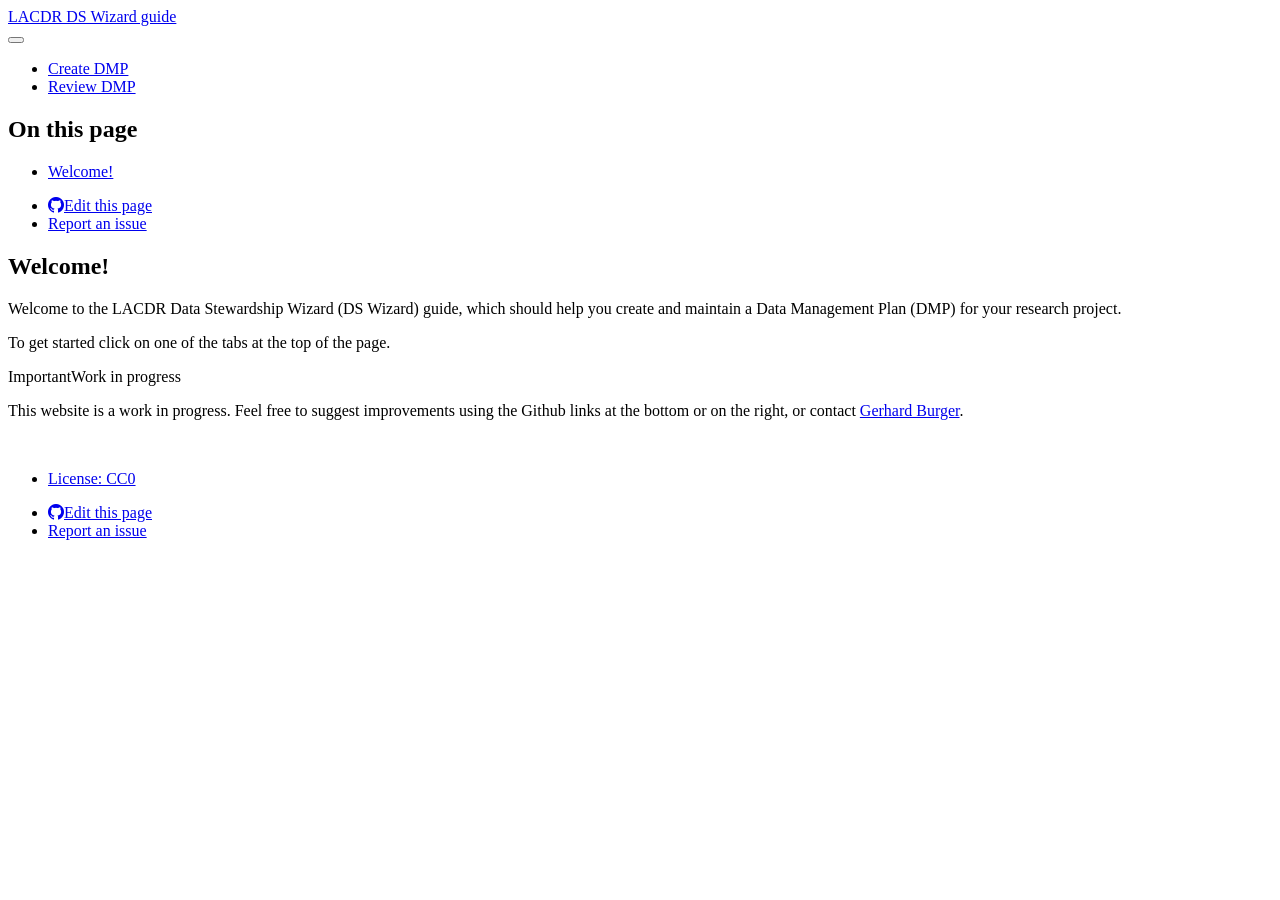
==== index.html @ cab6521e "Built site for gh-pages" ====
<!DOCTYPE html>
<html xmlns="http://www.w3.org/1999/xhtml" lang="en" xml:lang="en"><head>

<meta charset="utf-8">
<meta name="generator" content="quarto-1.8.26">

<meta name="viewport" content="width=device-width, initial-scale=1.0, user-scalable=yes">


<title>LACDR DS Wizard guide</title>
<style>
code{white-space: pre-wrap;}
span.smallcaps{font-variant: small-caps;}
div.columns{display: flex; gap: min(4vw, 1.5em);}
div.column{flex: auto; overflow-x: auto;}
div.hanging-indent{margin-left: 1.5em; text-indent: -1.5em;}
ul.task-list{list-style: none;}
ul.task-list li input[type="checkbox"] {
  width: 0.8em;
  margin: 0 0.8em 0.2em -1em; /* quarto-specific, see https://github.com/quarto-dev/quarto-cli/issues/4556 */ 
  vertical-align: middle;
}
</style>


<script src="site_libs/quarto-nav/quarto-nav.js"></script>
<script src="site_libs/quarto-nav/headroom.min.js"></script>
<script src="site_libs/clipboard/clipboard.min.js"></script>
<script src="site_libs/quarto-search/autocomplete.umd.js"></script>
<script src="site_libs/quarto-search/fuse.min.js"></script>
<script src="site_libs/quarto-search/quarto-search.js"></script>
<meta name="quarto:offset" content="./">
<script src="site_libs/quarto-html/quarto.js" type="module"></script>
<script src="site_libs/quarto-html/tabsets/tabsets.js" type="module"></script>
<script src="site_libs/quarto-html/axe/axe-check.js" type="module"></script>
<script src="site_libs/quarto-html/popper.min.js"></script>
<script src="site_libs/quarto-html/tippy.umd.min.js"></script>
<script src="site_libs/quarto-html/anchor.min.js"></script>
<link href="site_libs/quarto-html/tippy.css" rel="stylesheet">
<link href="site_libs/quarto-html/quarto-syntax-highlighting-587c61ba64f3a5504c4d52d930310e48.css" rel="stylesheet" id="quarto-text-highlighting-styles">
<script src="site_libs/bootstrap/bootstrap.min.js"></script>
<link href="site_libs/bootstrap/bootstrap-icons.css" rel="stylesheet">
<link href="site_libs/bootstrap/bootstrap-5b4ad623e5705c0698d39aec6f10cf02.min.css" rel="stylesheet" append-hash="true" id="quarto-bootstrap" data-mode="light">
<script id="quarto-search-options" type="application/json">{
  "location": "navbar",
  "copy-button": false,
  "collapse-after": 3,
  "panel-placement": "end",
  "type": "overlay",
  "limit": 50,
  "keyboard-shortcut": [
    "f",
    "/",
    "s"
  ],
  "show-item-context": false,
  "language": {
    "search-no-results-text": "No results",
    "search-matching-documents-text": "matching documents",
    "search-copy-link-title": "Copy link to search",
    "search-hide-matches-text": "Hide additional matches",
    "search-more-match-text": "more match in this document",
    "search-more-matches-text": "more matches in this document",
    "search-clear-button-title": "Clear",
    "search-text-placeholder": "",
    "search-detached-cancel-button-title": "Cancel",
    "search-submit-button-title": "Submit",
    "search-label": "Search"
  }
}</script>
<meta name="robots" content="noindex, nofollow">


<link rel="stylesheet" href="styles.css">
</head>

<body class="nav-fixed quarto-light">

<div id="quarto-search-results"></div>
  <header id="quarto-header" class="headroom fixed-top">
    <nav class="navbar navbar-expand-lg " data-bs-theme="dark">
      <div class="navbar-container container-fluid">
      <div class="navbar-brand-container mx-auto">
    <a class="navbar-brand" href="./index.html">
    <span class="navbar-title">LACDR DS Wizard guide</span>
    </a>
  </div>
            <div id="quarto-search" class="" title="Search"></div>
          <button class="navbar-toggler" type="button" data-bs-toggle="collapse" data-bs-target="#navbarCollapse" aria-controls="navbarCollapse" role="menu" aria-expanded="false" aria-label="Toggle navigation" onclick="if (window.quartoToggleHeadroom) { window.quartoToggleHeadroom(); }">
  <span class="navbar-toggler-icon"></span>
</button>
          <div class="collapse navbar-collapse" id="navbarCollapse">
            <ul class="navbar-nav navbar-nav-scroll me-auto">
  <li class="nav-item">
    <a class="nav-link" href="./docs/researchers.html"> 
<span class="menu-text">Create DMP</span></a>
  </li>  
  <li class="nav-item">
    <a class="nav-link" href="./docs/reviewers.html"> 
<span class="menu-text">Review DMP</span></a>
  </li>  
</ul>
          </div> <!-- /navcollapse -->
            <div class="quarto-navbar-tools">
</div>
      </div> <!-- /container-fluid -->
    </nav>
</header>
<!-- content -->
<div id="quarto-content" class="quarto-container page-columns page-rows-contents page-layout-article page-navbar">
<!-- sidebar -->
<!-- margin-sidebar -->
    <div id="quarto-margin-sidebar" class="sidebar margin-sidebar">
        <nav id="TOC" role="doc-toc" class="toc-active">
    <h2 id="toc-title">On this page</h2>
   
  <ul>
  <li><a href="#welcome" id="toc-welcome" class="nav-link active" data-scroll-target="#welcome">Welcome!</a></li>
  </ul>
<div class="toc-actions"><ul><li><a href="https://github.com/LACDR/dsw-guide/edit/main/index.qmd" class="toc-action"><i class="bi bi-github"></i>Edit this page</a></li><li><a href="https://github.com/LACDR/dsw-guide/issues/new" class="toc-action"><i class="bi empty"></i>Report an issue</a></li></ul></div></nav>
    </div>
<!-- main -->
<main class="content" id="quarto-document-content"><header id="title-block-header" class="quarto-title-block"></header>




<section id="welcome" class="level1 unnumbered">
<h1 class="unnumbered">Welcome!</h1>
<p>Welcome to the LACDR Data Stewardship Wizard (DS Wizard) guide, which should help you create and maintain a Data Management Plan (DMP) for your research project.</p>
<p>To get started click on one of the tabs at the top of the page.</p>
<div class="callout callout-style-default callout-important callout-titled">
<div class="callout-header d-flex align-content-center">
<div class="callout-icon-container">
<i class="callout-icon"></i>
</div>
<div class="callout-title-container flex-fill">
<span class="screen-reader-only">Important</span>Work in progress
</div>
</div>
<div class="callout-body-container callout-body">
<p>This website is a work in progress. Feel free to suggest improvements using the Github links at the bottom or on the right, or contact <a href="mailto:g.a.burger@lacdr.leidenuniv.nl">Gerhard Burger</a>.</p>
</div>
</div>


</section>

</main> <!-- /main -->
<script id="quarto-html-after-body" type="application/javascript">
  window.document.addEventListener("DOMContentLoaded", function (event) {
    const icon = "";
    const anchorJS = new window.AnchorJS();
    anchorJS.options = {
      placement: 'right',
      icon: icon
    };
    anchorJS.add('.anchored');
    const isCodeAnnotation = (el) => {
      for (const clz of el.classList) {
        if (clz.startsWith('code-annotation-')) {                     
          return true;
        }
      }
      return false;
    }
    const onCopySuccess = function(e) {
      // button target
      const button = e.trigger;
      // don't keep focus
      button.blur();
      // flash "checked"
      button.classList.add('code-copy-button-checked');
      var currentTitle = button.getAttribute("title");
      button.setAttribute("title", "Copied!");
      let tooltip;
      if (window.bootstrap) {
        button.setAttribute("data-bs-toggle", "tooltip");
        button.setAttribute("data-bs-placement", "left");
        button.setAttribute("data-bs-title", "Copied!");
        tooltip = new bootstrap.Tooltip(button, 
          { trigger: "manual", 
            customClass: "code-copy-button-tooltip",
            offset: [0, -8]});
        tooltip.show();    
      }
      setTimeout(function() {
        if (tooltip) {
          tooltip.hide();
          button.removeAttribute("data-bs-title");
          button.removeAttribute("data-bs-toggle");
          button.removeAttribute("data-bs-placement");
        }
        button.setAttribute("title", currentTitle);
        button.classList.remove('code-copy-button-checked');
      }, 1000);
      // clear code selection
      e.clearSelection();
    }
    const getTextToCopy = function(trigger) {
      const outerScaffold = trigger.parentElement.cloneNode(true);
      const codeEl = outerScaffold.querySelector('code');
      for (const childEl of codeEl.children) {
        if (isCodeAnnotation(childEl)) {
          childEl.remove();
        }
      }
      return codeEl.innerText;
    }
    const clipboard = new window.ClipboardJS('.code-copy-button:not([data-in-quarto-modal])', {
      text: getTextToCopy
    });
    clipboard.on('success', onCopySuccess);
    if (window.document.getElementById('quarto-embedded-source-code-modal')) {
      const clipboardModal = new window.ClipboardJS('.code-copy-button[data-in-quarto-modal]', {
        text: getTextToCopy,
        container: window.document.getElementById('quarto-embedded-source-code-modal')
      });
      clipboardModal.on('success', onCopySuccess);
    }
      var localhostRegex = new RegExp(/^(?:http|https):\/\/localhost\:?[0-9]*\//);
      var mailtoRegex = new RegExp(/^mailto:/);
        var filterRegex = new RegExp("https:\/\/lacdr\.github\.io\/dsw-guide");
      var isInternal = (href) => {
          return filterRegex.test(href) || localhostRegex.test(href) || mailtoRegex.test(href);
      }
      // Inspect non-navigation links and adorn them if external
     var links = window.document.querySelectorAll('a[href]:not(.nav-link):not(.navbar-brand):not(.toc-action):not(.sidebar-link):not(.sidebar-item-toggle):not(.pagination-link):not(.no-external):not([aria-hidden]):not(.dropdown-item):not(.quarto-navigation-tool):not(.about-link)');
      for (var i=0; i<links.length; i++) {
        const link = links[i];
        if (!isInternal(link.href)) {
          // undo the damage that might have been done by quarto-nav.js in the case of
          // links that we want to consider external
          if (link.dataset.originalHref !== undefined) {
            link.href = link.dataset.originalHref;
          }
        }
      }
    function tippyHover(el, contentFn, onTriggerFn, onUntriggerFn) {
      const config = {
        allowHTML: true,
        maxWidth: 500,
        delay: 100,
        arrow: false,
        appendTo: function(el) {
            return el.parentElement;
        },
        interactive: true,
        interactiveBorder: 10,
        theme: 'quarto',
        placement: 'bottom-start',
      };
      if (contentFn) {
        config.content = contentFn;
      }
      if (onTriggerFn) {
        config.onTrigger = onTriggerFn;
      }
      if (onUntriggerFn) {
        config.onUntrigger = onUntriggerFn;
      }
      window.tippy(el, config); 
    }
    const noterefs = window.document.querySelectorAll('a[role="doc-noteref"]');
    for (var i=0; i<noterefs.length; i++) {
      const ref = noterefs[i];
      tippyHover(ref, function() {
        // use id or data attribute instead here
        let href = ref.getAttribute('data-footnote-href') || ref.getAttribute('href');
        try { href = new URL(href).hash; } catch {}
        const id = href.replace(/^#\/?/, "");
        const note = window.document.getElementById(id);
        if (note) {
          return note.innerHTML;
        } else {
          return "";
        }
      });
    }
    const xrefs = window.document.querySelectorAll('a.quarto-xref');
    const processXRef = (id, note) => {
      // Strip column container classes
      const stripColumnClz = (el) => {
        el.classList.remove("page-full", "page-columns");
        if (el.children) {
          for (const child of el.children) {
            stripColumnClz(child);
          }
        }
      }
      stripColumnClz(note)
      if (id === null || id.startsWith('sec-')) {
        // Special case sections, only their first couple elements
        const container = document.createElement("div");
        if (note.children && note.children.length > 2) {
          container.appendChild(note.children[0].cloneNode(true));
          for (let i = 1; i < note.children.length; i++) {
            const child = note.children[i];
            if (child.tagName === "P" && child.innerText === "") {
              continue;
            } else {
              container.appendChild(child.cloneNode(true));
              break;
            }
          }
          if (window.Quarto?.typesetMath) {
            window.Quarto.typesetMath(container);
          }
          return container.innerHTML
        } else {
          if (window.Quarto?.typesetMath) {
            window.Quarto.typesetMath(note);
          }
          return note.innerHTML;
        }
      } else {
        // Remove any anchor links if they are present
        const anchorLink = note.querySelector('a.anchorjs-link');
        if (anchorLink) {
          anchorLink.remove();
        }
        if (window.Quarto?.typesetMath) {
          window.Quarto.typesetMath(note);
        }
        if (note.classList.contains("callout")) {
          return note.outerHTML;
        } else {
          return note.innerHTML;
        }
      }
    }
    for (var i=0; i<xrefs.length; i++) {
      const xref = xrefs[i];
      tippyHover(xref, undefined, function(instance) {
        instance.disable();
        let url = xref.getAttribute('href');
        let hash = undefined; 
        if (url.startsWith('#')) {
          hash = url;
        } else {
          try { hash = new URL(url).hash; } catch {}
        }
        if (hash) {
          const id = hash.replace(/^#\/?/, "");
          const note = window.document.getElementById(id);
          if (note !== null) {
            try {
              const html = processXRef(id, note.cloneNode(true));
              instance.setContent(html);
            } finally {
              instance.enable();
              instance.show();
            }
          } else {
            // See if we can fetch this
            fetch(url.split('#')[0])
            .then(res => res.text())
            .then(html => {
              const parser = new DOMParser();
              const htmlDoc = parser.parseFromString(html, "text/html");
              const note = htmlDoc.getElementById(id);
              if (note !== null) {
                const html = processXRef(id, note);
                instance.setContent(html);
              } 
            }).finally(() => {
              instance.enable();
              instance.show();
            });
          }
        } else {
          // See if we can fetch a full url (with no hash to target)
          // This is a special case and we should probably do some content thinning / targeting
          fetch(url)
          .then(res => res.text())
          .then(html => {
            const parser = new DOMParser();
            const htmlDoc = parser.parseFromString(html, "text/html");
            const note = htmlDoc.querySelector('main.content');
            if (note !== null) {
              // This should only happen for chapter cross references
              // (since there is no id in the URL)
              // remove the first header
              if (note.children.length > 0 && note.children[0].tagName === "HEADER") {
                note.children[0].remove();
              }
              const html = processXRef(null, note);
              instance.setContent(html);
            } 
          }).finally(() => {
            instance.enable();
            instance.show();
          });
        }
      }, function(instance) {
      });
    }
        let selectedAnnoteEl;
        const selectorForAnnotation = ( cell, annotation) => {
          let cellAttr = 'data-code-cell="' + cell + '"';
          let lineAttr = 'data-code-annotation="' +  annotation + '"';
          const selector = 'span[' + cellAttr + '][' + lineAttr + ']';
          return selector;
        }
        const selectCodeLines = (annoteEl) => {
          const doc = window.document;
          const targetCell = annoteEl.getAttribute("data-target-cell");
          const targetAnnotation = annoteEl.getAttribute("data-target-annotation");
          const annoteSpan = window.document.querySelector(selectorForAnnotation(targetCell, targetAnnotation));
          const lines = annoteSpan.getAttribute("data-code-lines").split(",");
          const lineIds = lines.map((line) => {
            return targetCell + "-" + line;
          })
          let top = null;
          let height = null;
          let parent = null;
          if (lineIds.length > 0) {
              //compute the position of the single el (top and bottom and make a div)
              const el = window.document.getElementById(lineIds[0]);
              top = el.offsetTop;
              height = el.offsetHeight;
              parent = el.parentElement.parentElement;
            if (lineIds.length > 1) {
              const lastEl = window.document.getElementById(lineIds[lineIds.length - 1]);
              const bottom = lastEl.offsetTop + lastEl.offsetHeight;
              height = bottom - top;
            }
            if (top !== null && height !== null && parent !== null) {
              // cook up a div (if necessary) and position it 
              let div = window.document.getElementById("code-annotation-line-highlight");
              if (div === null) {
                div = window.document.createElement("div");
                div.setAttribute("id", "code-annotation-line-highlight");
                div.style.position = 'absolute';
                parent.appendChild(div);
              }
              div.style.top = top - 2 + "px";
              div.style.height = height + 4 + "px";
              div.style.left = 0;
              let gutterDiv = window.document.getElementById("code-annotation-line-highlight-gutter");
              if (gutterDiv === null) {
                gutterDiv = window.document.createElement("div");
                gutterDiv.setAttribute("id", "code-annotation-line-highlight-gutter");
                gutterDiv.style.position = 'absolute';
                const codeCell = window.document.getElementById(targetCell);
                const gutter = codeCell.querySelector('.code-annotation-gutter');
                gutter.appendChild(gutterDiv);
              }
              gutterDiv.style.top = top - 2 + "px";
              gutterDiv.style.height = height + 4 + "px";
            }
            selectedAnnoteEl = annoteEl;
          }
        };
        const unselectCodeLines = () => {
          const elementsIds = ["code-annotation-line-highlight", "code-annotation-line-highlight-gutter"];
          elementsIds.forEach((elId) => {
            const div = window.document.getElementById(elId);
            if (div) {
              div.remove();
            }
          });
          selectedAnnoteEl = undefined;
        };
          // Handle positioning of the toggle
      window.addEventListener(
        "resize",
        throttle(() => {
          elRect = undefined;
          if (selectedAnnoteEl) {
            selectCodeLines(selectedAnnoteEl);
          }
        }, 10)
      );
      function throttle(fn, ms) {
      let throttle = false;
      let timer;
        return (...args) => {
          if(!throttle) { // first call gets through
              fn.apply(this, args);
              throttle = true;
          } else { // all the others get throttled
              if(timer) clearTimeout(timer); // cancel #2
              timer = setTimeout(() => {
                fn.apply(this, args);
                timer = throttle = false;
              }, ms);
          }
        };
      }
        // Attach click handler to the DT
        const annoteDls = window.document.querySelectorAll('dt[data-target-cell]');
        for (const annoteDlNode of annoteDls) {
          annoteDlNode.addEventListener('click', (event) => {
            const clickedEl = event.target;
            if (clickedEl !== selectedAnnoteEl) {
              unselectCodeLines();
              const activeEl = window.document.querySelector('dt[data-target-cell].code-annotation-active');
              if (activeEl) {
                activeEl.classList.remove('code-annotation-active');
              }
              selectCodeLines(clickedEl);
              clickedEl.classList.add('code-annotation-active');
            } else {
              // Unselect the line
              unselectCodeLines();
              clickedEl.classList.remove('code-annotation-active');
            }
          });
        }
    const findCites = (el) => {
      const parentEl = el.parentElement;
      if (parentEl) {
        const cites = parentEl.dataset.cites;
        if (cites) {
          return {
            el,
            cites: cites.split(' ')
          };
        } else {
          return findCites(el.parentElement)
        }
      } else {
        return undefined;
      }
    };
    var bibliorefs = window.document.querySelectorAll('a[role="doc-biblioref"]');
    for (var i=0; i<bibliorefs.length; i++) {
      const ref = bibliorefs[i];
      const citeInfo = findCites(ref);
      if (citeInfo) {
        tippyHover(citeInfo.el, function() {
          var popup = window.document.createElement('div');
          citeInfo.cites.forEach(function(cite) {
            var citeDiv = window.document.createElement('div');
            citeDiv.classList.add('hanging-indent');
            citeDiv.classList.add('csl-entry');
            var biblioDiv = window.document.getElementById('ref-' + cite);
            if (biblioDiv) {
              citeDiv.innerHTML = biblioDiv.innerHTML;
            }
            popup.appendChild(citeDiv);
          });
          return popup.innerHTML;
        });
      }
    }
  });
  </script>
</div> <!-- /content -->
<footer class="footer">
  <div class="nav-footer">
    <div class="nav-footer-left">
      &nbsp;
    </div>   
    <div class="nav-footer-center">
      <ul class="footer-items list-unstyled">
    <li class="nav-item">
    <a class="nav-link" href="https://creativecommons.org/publicdomain/zero/1.0/">
<p>License: CC0</p>
</a>
  </li>  
</ul>
    <div class="toc-actions d-sm-block d-md-none"><ul><li><a href="https://github.com/LACDR/dsw-guide/edit/main/index.qmd" class="toc-action"><i class="bi bi-github"></i>Edit this page</a></li><li><a href="https://github.com/LACDR/dsw-guide/issues/new" class="toc-action"><i class="bi empty"></i>Report an issue</a></li></ul></div></div>
    <div class="nav-footer-right">
      &nbsp;
    </div>
  </div>
</footer>




</body></html>
---- site_libs/quarto-html/tippy.css ----
.tippy-box[data-animation=fade][data-state=hidden]{opacity:0}[data-tippy-root]{max-width:calc(100vw - 10px)}.tippy-box{position:relative;background-color:#333;color:#fff;border-radius:4px;font-size:14px;line-height:1.4;white-space:normal;outline:0;transition-property:transform,visibility,opacity}.tippy-box[data-placement^=top]>.tippy-arrow{bottom:0}.tippy-box[data-placement^=top]>.tippy-arrow:before{bottom:-7px;left:0;border-width:8px 8px 0;border-top-color:initial;transform-origin:center top}.tippy-box[data-placement^=bottom]>.tippy-arrow{top:0}.tippy-box[data-placement^=bottom]>.tippy-arrow:before{top:-7px;left:0;border-width:0 8px 8px;border-bottom-color:initial;transform-origin:center bottom}.tippy-box[data-placement^=left]>.tippy-arrow{right:0}.tippy-box[data-placement^=left]>.tippy-arrow:before{border-width:8px 0 8px 8px;border-left-color:initial;right:-7px;transform-origin:center left}.tippy-box[data-placement^=right]>.tippy-arrow{left:0}.tippy-box[data-placement^=right]>.tippy-arrow:before{left:-7px;border-width:8px 8px 8px 0;border-right-color:initial;transform-origin:center right}.tippy-box[data-inertia][data-state=visible]{transition-timing-function:cubic-bezier(.54,1.5,.38,1.11)}.tippy-arrow{width:16px;height:16px;color:#333}.tippy-arrow:before{content:"";position:absolute;border-color:transparent;border-style:solid}.tippy-content{position:relative;padding:5px 9px;z-index:1}
---- site_libs/quarto-html/quarto-syntax-highlighting-587c61ba64f3a5504c4d52d930310e48.css ----
/* quarto syntax highlight colors */
:root {
  --quarto-hl-ot-color: #003B4F;
  --quarto-hl-at-color: #657422;
  --quarto-hl-ss-color: #20794D;
  --quarto-hl-an-color: #5E5E5E;
  --quarto-hl-fu-color: #4758AB;
  --quarto-hl-st-color: #20794D;
  --quarto-hl-cf-color: #003B4F;
  --quarto-hl-op-color: #5E5E5E;
  --quarto-hl-er-color: #AD0000;
  --quarto-hl-bn-color: #AD0000;
  --quarto-hl-al-color: #AD0000;
  --quarto-hl-va-color: #111111;
  --quarto-hl-bu-color: inherit;
  --quarto-hl-ex-color: inherit;
  --quarto-hl-pp-color: #AD0000;
  --quarto-hl-in-color: #5E5E5E;
  --quarto-hl-vs-color: #20794D;
  --quarto-hl-wa-color: #5E5E5E;
  --quarto-hl-do-color: #5E5E5E;
  --quarto-hl-im-color: #00769E;
  --quarto-hl-ch-color: #20794D;
  --quarto-hl-dt-color: #AD0000;
  --quarto-hl-fl-color: #AD0000;
  --quarto-hl-co-color: #5E5E5E;
  --quarto-hl-cv-color: #5E5E5E;
  --quarto-hl-cn-color: #8f5902;
  --quarto-hl-sc-color: #5E5E5E;
  --quarto-hl-dv-color: #AD0000;
  --quarto-hl-kw-color: #003B4F;
}

/* other quarto variables */
:root {
  --quarto-font-monospace: SFMono-Regular, Menlo, Monaco, Consolas, "Liberation Mono", "Courier New", monospace;
}

/* syntax highlight based on Pandoc's rules */
pre > code.sourceCode > span {
  color: #003B4F;
}

code.sourceCode > span {
  color: #003B4F;
}

div.sourceCode,
div.sourceCode pre.sourceCode {
  color: #003B4F;
}

/* Normal */
code span {
  color: #003B4F;
}

/* Alert */
code span.al {
  color: #AD0000;
  font-style: inherit;
}

/* Annotation */
code span.an {
  color: #5E5E5E;
  font-style: inherit;
}

/* Attribute */
code span.at {
  color: #657422;
  font-style: inherit;
}

/* BaseN */
code span.bn {
  color: #AD0000;
  font-style: inherit;
}

/* BuiltIn */
code span.bu {
  font-style: inherit;
}

/* ControlFlow */
code span.cf {
  color: #003B4F;
  font-weight: bold;
  font-style: inherit;
}

/* Char */
code span.ch {
  color: #20794D;
  font-style: inherit;
}

/* Constant */
code span.cn {
  color: #8f5902;
  font-style: inherit;
}

/* Comment */
code span.co {
  color: #5E5E5E;
  font-style: inherit;
}

/* CommentVar */
code span.cv {
  color: #5E5E5E;
  font-style: italic;
}

/* Documentation */
code span.do {
  color: #5E5E5E;
  font-style: italic;
}

/* DataType */
code span.dt {
  color: #AD0000;
  font-style: inherit;
}

/* DecVal */
code span.dv {
  color: #AD0000;
  font-style: inherit;
}

/* Error */
code span.er {
  color: #AD0000;
  font-style: inherit;
}

/* Extension */
code span.ex {
  font-style: inherit;
}

/* Float */
code span.fl {
  color: #AD0000;
  font-style: inherit;
}

/* Function */
code span.fu {
  color: #4758AB;
  font-style: inherit;
}

/* Import */
code span.im {
  color: #00769E;
  font-style: inherit;
}

/* Information */
code span.in {
  color: #5E5E5E;
  font-style: inherit;
}

/* Keyword */
code span.kw {
  color: #003B4F;
  font-weight: bold;
  font-style: inherit;
}

/* Operator */
code span.op {
  color: #5E5E5E;
  font-style: inherit;
}

/* Other */
code span.ot {
  color: #003B4F;
  font-style: inherit;
}

/* Preprocessor */
code span.pp {
  color: #AD0000;
  font-style: inherit;
}

/* SpecialChar */
code span.sc {
  color: #5E5E5E;
  font-style: inherit;
}

/* SpecialString */
code span.ss {
  color: #20794D;
  font-style: inherit;
}

/* String */
code span.st {
  color: #20794D;
  font-style: inherit;
}

/* Variable */
code span.va {
  color: #111111;
  font-style: inherit;
}

/* VerbatimString */
code span.vs {
  color: #20794D;
  font-style: inherit;
}

/* Warning */
code span.wa {
  color: #5E5E5E;
  font-style: italic;
}

.prevent-inlining {
  content: "</";
}

/*# sourceMappingURL=2dce1cc6c82594539e1579de68416b47.css.map */
---- styles.css ----
.flushright {
   text-align: right;
}
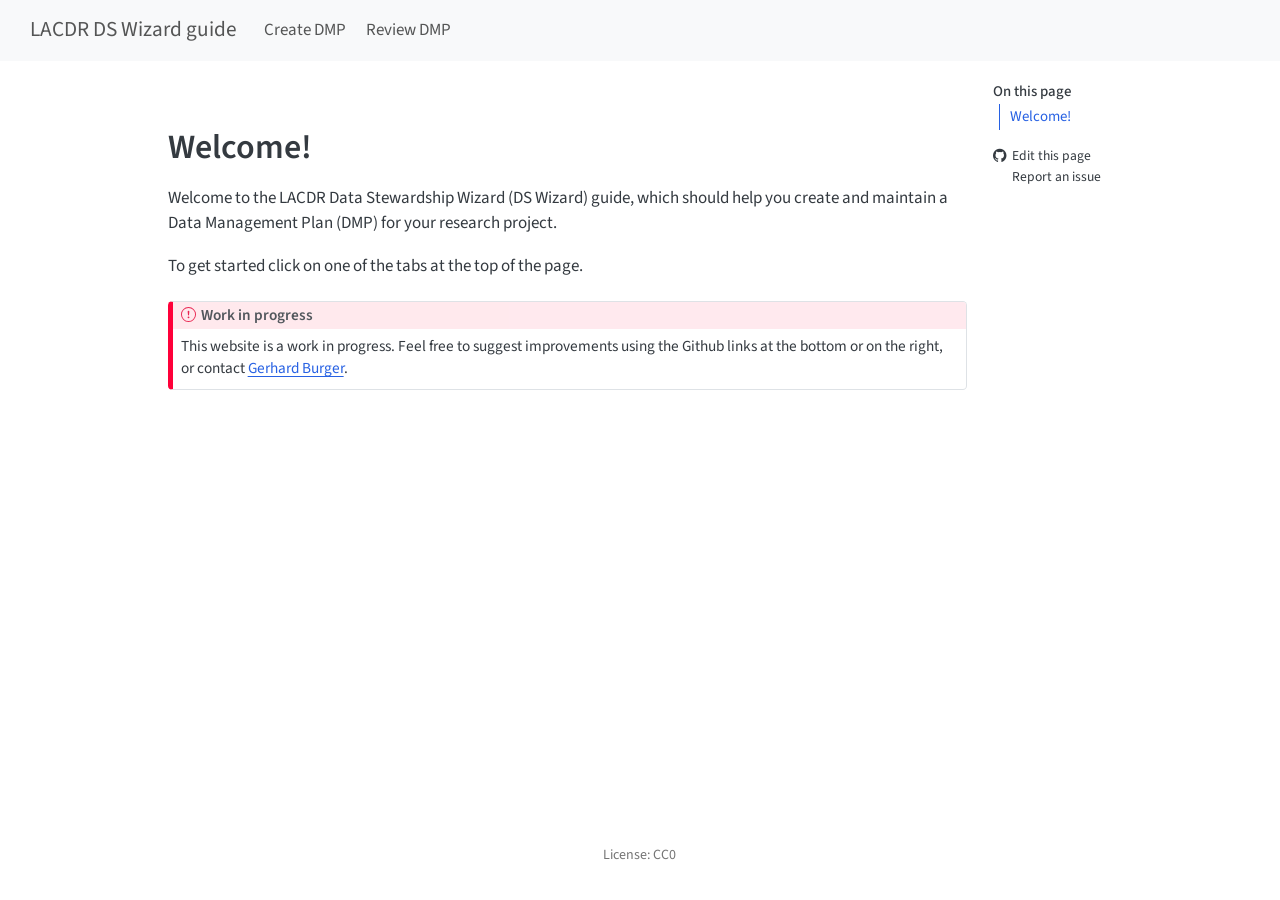
==== commit ae49460d: "deploy: c04d78e01612f2b9076b32e663a2274984744109" ====
--- a/index.html
+++ b/index.html
@@ -2,7 +2,7 @@
 <html xmlns="http://www.w3.org/1999/xhtml" lang="en" xml:lang="en"><head>
 
 <meta charset="utf-8">
-<meta name="generator" content="quarto-1.8.26">
+<meta name="generator" content="quarto-1.8.27">
 
 <meta name="viewport" content="width=device-width, initial-scale=1.0, user-scalable=yes">
 
@@ -37,10 +37,10 @@
 <script src="site_libs/quarto-html/tippy.umd.min.js"></script>
 <script src="site_libs/quarto-html/anchor.min.js"></script>
 <link href="site_libs/quarto-html/tippy.css" rel="stylesheet">
-<link href="site_libs/quarto-html/quarto-syntax-highlighting-587c61ba64f3a5504c4d52d930310e48.css" rel="stylesheet" id="quarto-text-highlighting-styles">
+<link href="site_libs/quarto-html/quarto-syntax-highlighting-ed96de9b727972fe78a7b5d16c58bf87.css" rel="stylesheet" id="quarto-text-highlighting-styles">
 <script src="site_libs/bootstrap/bootstrap.min.js"></script>
 <link href="site_libs/bootstrap/bootstrap-icons.css" rel="stylesheet">
-<link href="site_libs/bootstrap/bootstrap-5b4ad623e5705c0698d39aec6f10cf02.min.css" rel="stylesheet" append-hash="true" id="quarto-bootstrap" data-mode="light">
+<link href="site_libs/bootstrap/bootstrap-0b37c64f34216b628666a8dac638b53b.min.css" rel="stylesheet" append-hash="true" id="quarto-bootstrap" data-mode="light">
 <script id="quarto-search-options" type="application/json">{
   "location": "navbar",
   "copy-button": false,
--- a/site_libs/quarto-html/quarto-syntax-highlighting-ed96de9b727972fe78a7b5d16c58bf87.css
+++ b/site_libs/quarto-html/quarto-syntax-highlighting-ed96de9b727972fe78a7b5d16c58bf87.css
@@ -0,0 +1,236 @@
+/* quarto syntax highlight colors */
+:root {
+  --quarto-hl-ot-color: #003B4F;
+  --quarto-hl-at-color: #657422;
+  --quarto-hl-ss-color: #20794D;
+  --quarto-hl-an-color: #5E5E5E;
+  --quarto-hl-fu-color: #4758AB;
+  --quarto-hl-st-color: #20794D;
+  --quarto-hl-cf-color: #003B4F;
+  --quarto-hl-op-color: #5E5E5E;
+  --quarto-hl-er-color: #AD0000;
+  --quarto-hl-bn-color: #AD0000;
+  --quarto-hl-al-color: #AD0000;
+  --quarto-hl-va-color: #111111;
+  --quarto-hl-bu-color: inherit;
+  --quarto-hl-ex-color: inherit;
+  --quarto-hl-pp-color: #AD0000;
+  --quarto-hl-in-color: #5E5E5E;
+  --quarto-hl-vs-color: #20794D;
+  --quarto-hl-wa-color: #5E5E5E;
+  --quarto-hl-do-color: #5E5E5E;
+  --quarto-hl-im-color: #00769E;
+  --quarto-hl-ch-color: #20794D;
+  --quarto-hl-dt-color: #AD0000;
+  --quarto-hl-fl-color: #AD0000;
+  --quarto-hl-co-color: #5E5E5E;
+  --quarto-hl-cv-color: #5E5E5E;
+  --quarto-hl-cn-color: #8f5902;
+  --quarto-hl-sc-color: #5E5E5E;
+  --quarto-hl-dv-color: #AD0000;
+  --quarto-hl-kw-color: #003B4F;
+}
+
+/* other quarto variables */
+:root {
+  --quarto-font-monospace: SFMono-Regular, Menlo, Monaco, Consolas, "Liberation Mono", "Courier New", monospace;
+}
+
+/* syntax highlight based on Pandoc's rules */
+pre > code.sourceCode > span {
+  color: #003B4F;
+}
+
+code.sourceCode > span {
+  color: #003B4F;
+}
+
+div.sourceCode,
+div.sourceCode pre.sourceCode {
+  color: #003B4F;
+}
+
+/* Normal */
+code span {
+  color: #003B4F;
+}
+
+/* Alert */
+code span.al {
+  color: #AD0000;
+  font-style: inherit;
+}
+
+/* Annotation */
+code span.an {
+  color: #5E5E5E;
+  font-style: inherit;
+}
+
+/* Attribute */
+code span.at {
+  color: #657422;
+  font-style: inherit;
+}
+
+/* BaseN */
+code span.bn {
+  color: #AD0000;
+  font-style: inherit;
+}
+
+/* BuiltIn */
+code span.bu {
+  font-style: inherit;
+}
+
+/* ControlFlow */
+code span.cf {
+  color: #003B4F;
+  font-weight: bold;
+  font-style: inherit;
+}
+
+/* Char */
+code span.ch {
+  color: #20794D;
+  font-style: inherit;
+}
+
+/* Constant */
+code span.cn {
+  color: #8f5902;
+  font-style: inherit;
+}
+
+/* Comment */
+code span.co {
+  color: #5E5E5E;
+  font-style: inherit;
+}
+
+/* CommentVar */
+code span.cv {
+  color: #5E5E5E;
+  font-style: italic;
+}
+
+/* Documentation */
+code span.do {
+  color: #5E5E5E;
+  font-style: italic;
+}
+
+/* DataType */
+code span.dt {
+  color: #AD0000;
+  font-style: inherit;
+}
+
+/* DecVal */
+code span.dv {
+  color: #AD0000;
+  font-style: inherit;
+}
+
+/* Error */
+code span.er {
+  color: #AD0000;
+  font-style: inherit;
+}
+
+/* Extension */
+code span.ex {
+  font-style: inherit;
+}
+
+/* Float */
+code span.fl {
+  color: #AD0000;
+  font-style: inherit;
+}
+
+/* Function */
+code span.fu {
+  color: #4758AB;
+  font-style: inherit;
+}
+
+/* Import */
+code span.im {
+  color: #00769E;
+  font-style: inherit;
+}
+
+/* Information */
+code span.in {
+  color: #5E5E5E;
+  font-style: inherit;
+}
+
+/* Keyword */
+code span.kw {
+  color: #003B4F;
+  font-weight: bold;
+  font-style: inherit;
+}
+
+/* Operator */
+code span.op {
+  color: #5E5E5E;
+  font-style: inherit;
+}
+
+/* Other */
+code span.ot {
+  color: #003B4F;
+  font-style: inherit;
+}
+
+/* Preprocessor */
+code span.pp {
+  color: #AD0000;
+  font-style: inherit;
+}
+
+/* SpecialChar */
+code span.sc {
+  color: #5E5E5E;
+  font-style: inherit;
+}
+
+/* SpecialString */
+code span.ss {
+  color: #20794D;
+  font-style: inherit;
+}
+
+/* String */
+code span.st {
+  color: #20794D;
+  font-style: inherit;
+}
+
+/* Variable */
+code span.va {
+  color: #111111;
+  font-style: inherit;
+}
+
+/* VerbatimString */
+code span.vs {
+  color: #20794D;
+  font-style: inherit;
+}
+
+/* Warning */
+code span.wa {
+  color: #5E5E5E;
+  font-style: italic;
+}
+
+.prevent-inlining {
+  content: "</";
+}
+
+/*# sourceMappingURL=0920dd6d7437995b8cdf7429764427b1.css.map */
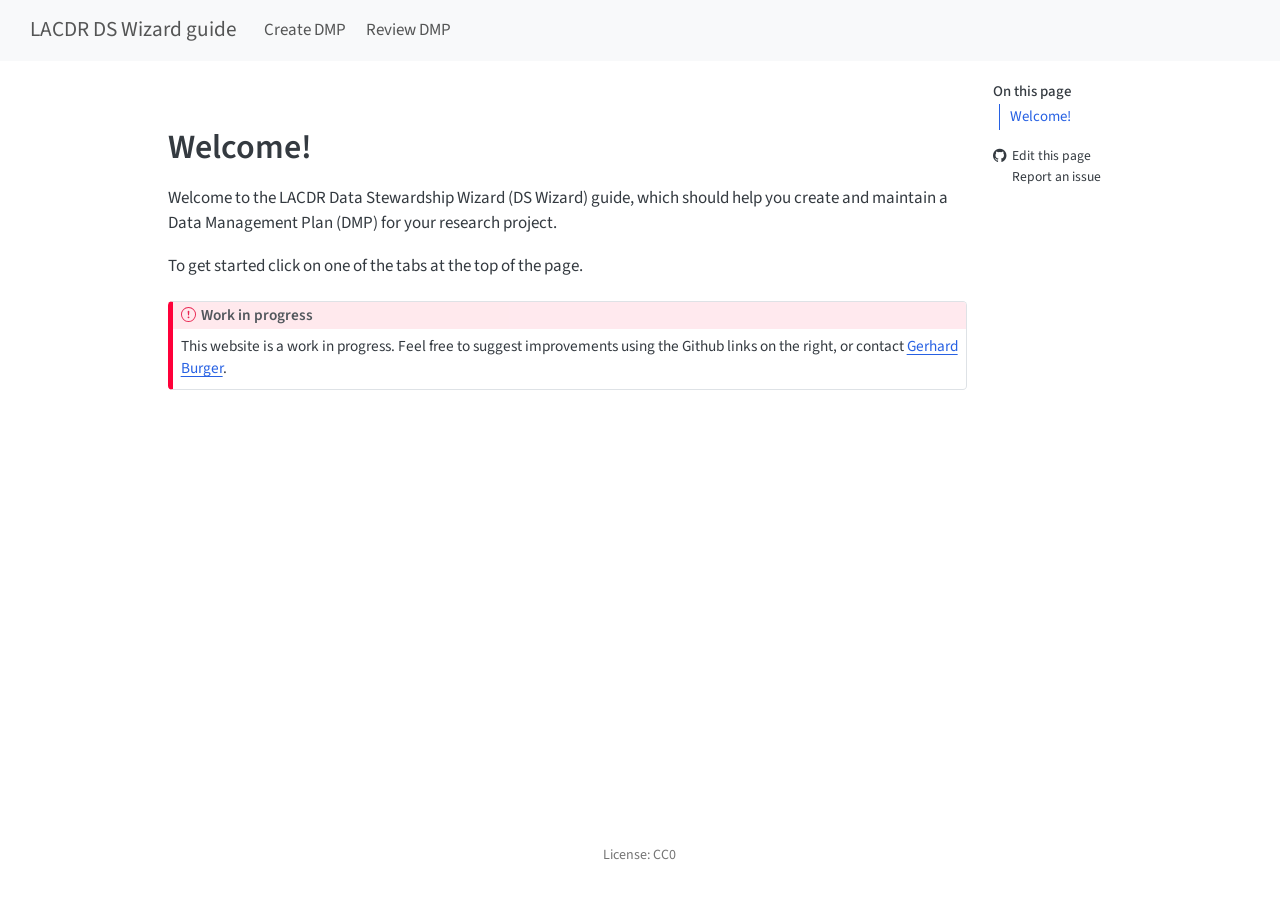
==== commit 0978f949: "deploy: 25cf1119468605e961934e112da312c98a218bbc" ====
--- a/index.html
+++ b/index.html
@@ -139,7 +139,7 @@
 </div>
 </div>
 <div class="callout-body-container callout-body">
-<p>This website is a work in progress. Feel free to suggest improvements using the Github links at the bottom or on the right, or contact <a href="mailto:g.a.burger@lacdr.leidenuniv.nl">Gerhard Burger</a>.</p>
+<p>This website is a work in progress. Feel free to suggest improvements using the Github links on the right, or contact <a href="mailto:g.a.burger@lacdr.leidenuniv.nl">Gerhard Burger</a>.</p>
 </div>
 </div>
 
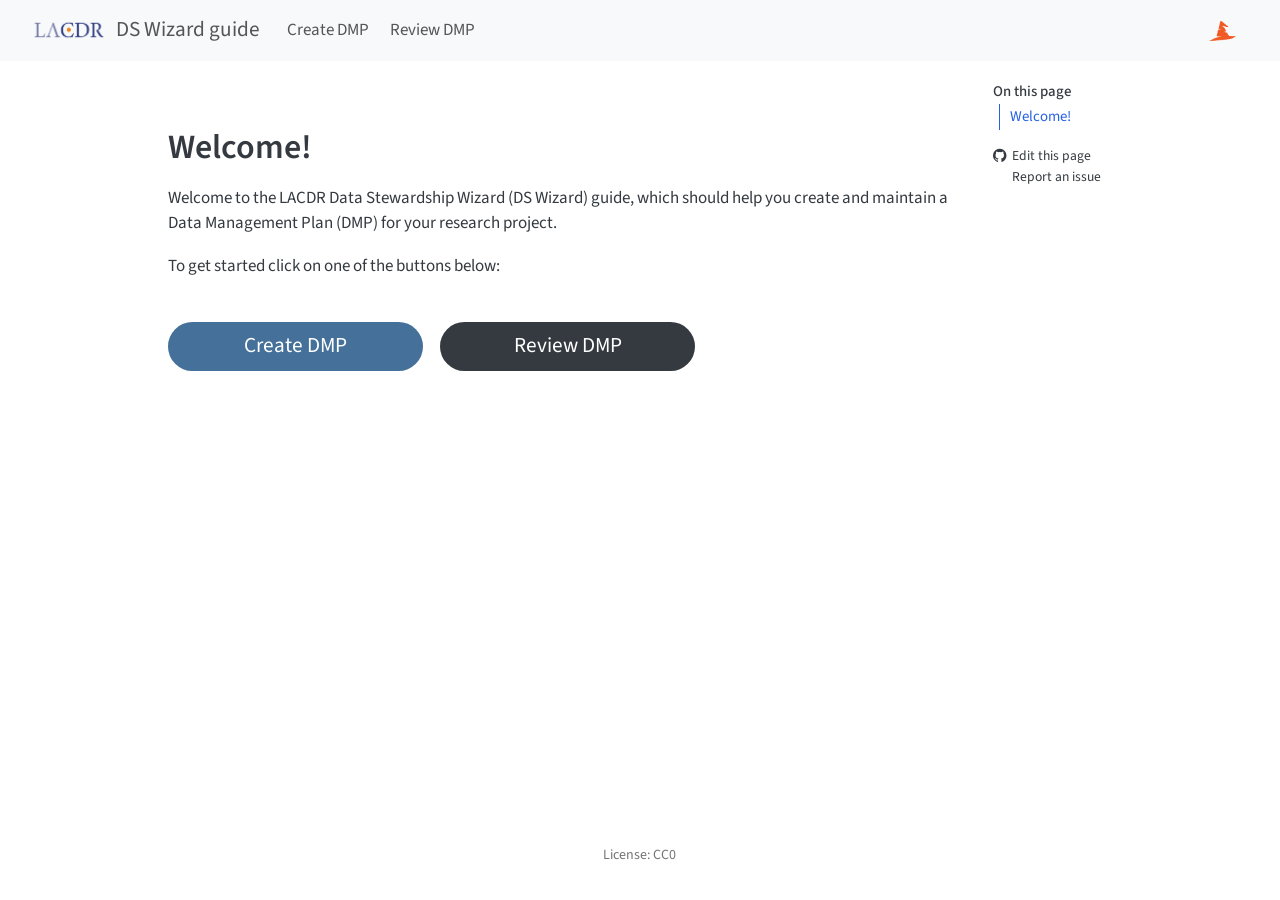
==== commit 501d0951: "deploy: 5bba589b036f6605d0d21b9faf2f9f260c7492b1" ====
--- a/index.html
+++ b/index.html
@@ -7,7 +7,7 @@
 <meta name="viewport" content="width=device-width, initial-scale=1.0, user-scalable=yes">
 
 
-<title>LACDR DS Wizard guide</title>
+<title>DS Wizard guide</title>
 <style>
 code{white-space: pre-wrap;}
 span.smallcaps{font-variant: small-caps;}
@@ -68,7 +68,6 @@
     "search-label": "Search"
   }
 }</script>
-<meta name="robots" content="noindex, nofollow">
 
 
 <link rel="stylesheet" href="styles.css">
@@ -81,8 +80,12 @@
     <nav class="navbar navbar-expand-lg " data-bs-theme="dark">
       <div class="navbar-container container-fluid">
       <div class="navbar-brand-container mx-auto">
+    <a href="./index.html" class="navbar-brand navbar-brand-logo">
+    <img src="./includes/images/lacdr_logo.png" alt="" class="navbar-logo light-content">
+    <img src="./includes/images/lacdr_logo.png" alt="" class="navbar-logo dark-content">
+    </a>
     <a class="navbar-brand" href="./index.html">
-    <span class="navbar-title">LACDR DS Wizard guide</span>
+    <span class="navbar-title">DS Wizard guide</span>
     </a>
   </div>
             <div id="quarto-search" class="" title="Search"></div>
@@ -100,11 +103,20 @@
 <span class="menu-text">Review DMP</span></a>
   </li>  
 </ul>
+            <ul class="navbar-nav navbar-nav-scroll ms-auto">
+  <li class="nav-item">
+    <a class="nav-link" href="https://leiden.ds-wizard.org/"> 
+<span class="menu-text"><img src="./includes/images/dsw-logo-icon-crop.png" style="height:1.2em"></span></a>
+  </li>  
+</ul>
           </div> <!-- /navcollapse -->
             <div class="quarto-navbar-tools">
 </div>
       </div> <!-- /container-fluid -->
     </nav>
+  <div id="quarto-announcement" data-announcement-id="b451476e47e2ef0d03ab37ab3e196e5b" class="alert alert-warning hidden"><i class="bi bi-exclamation-circle quarto-announcement-icon"></i><div class="quarto-announcement-content">
+<p><strong>Work in Progress</strong> - Please report issues and suggest improvements using the Github links in the side bar.</p>
+</div><i class="bi bi-x-lg quarto-announcement-action"></i></div>
 </header>
 <!-- content -->
 <div id="quarto-content" class="quarto-container page-columns page-rows-contents page-layout-article page-navbar">
@@ -128,18 +140,13 @@
 <section id="welcome" class="level1 unnumbered">
 <h1 class="unnumbered">Welcome!</h1>
 <p>Welcome to the LACDR Data Stewardship Wizard (DS Wizard) guide, which should help you create and maintain a Data Management Plan (DMP) for your research project.</p>
-<p>To get started click on one of the tabs at the top of the page.</p>
-<div class="callout callout-style-default callout-important callout-titled">
-<div class="callout-header d-flex align-content-center">
-<div class="callout-icon-container">
-<i class="callout-icon"></i>
+<p>To get started click on one of the buttons below:</p>
+<div class="grid gap-3 pb-3 pt-4">
+<div class="g-col-12 g-col-sm-4">
+<p><a href="./docs/researchers.html" class="btn-action-primary btn-action btn btn-lg w-100" role="button">Create DMP</a></p>
 </div>
-<div class="callout-title-container flex-fill">
-<span class="screen-reader-only">Important</span>Work in progress
-</div>
-</div>
-<div class="callout-body-container callout-body">
-<p>This website is a work in progress. Feel free to suggest improvements using the Github links on the right, or contact <a href="mailto:g.a.burger@lacdr.leidenuniv.nl">Gerhard Burger</a>.</p>
+<div class="g-col-12 g-col-sm-4">
+<p><a href="./docs/reviewers.html" class="btn-secondary btn-action btn btn-lg w-100" role="button">Review DMP</a></p>
 </div>
 </div>
 
--- a/styles.css
+++ b/styles.css
@@ -1,3 +1,19 @@
 .flushright {
    text-align: right;
 }
+
+.btn-action-primary {
+  color: white;
+  background-color: #447099;
+}
+
+.btn-action-primary:hover {
+  background-color: #305775;
+  color: white;
+}
+
+.btn-action {
+  min-width: 165px;
+  border-radius: 30px;
+  border: none;
+}
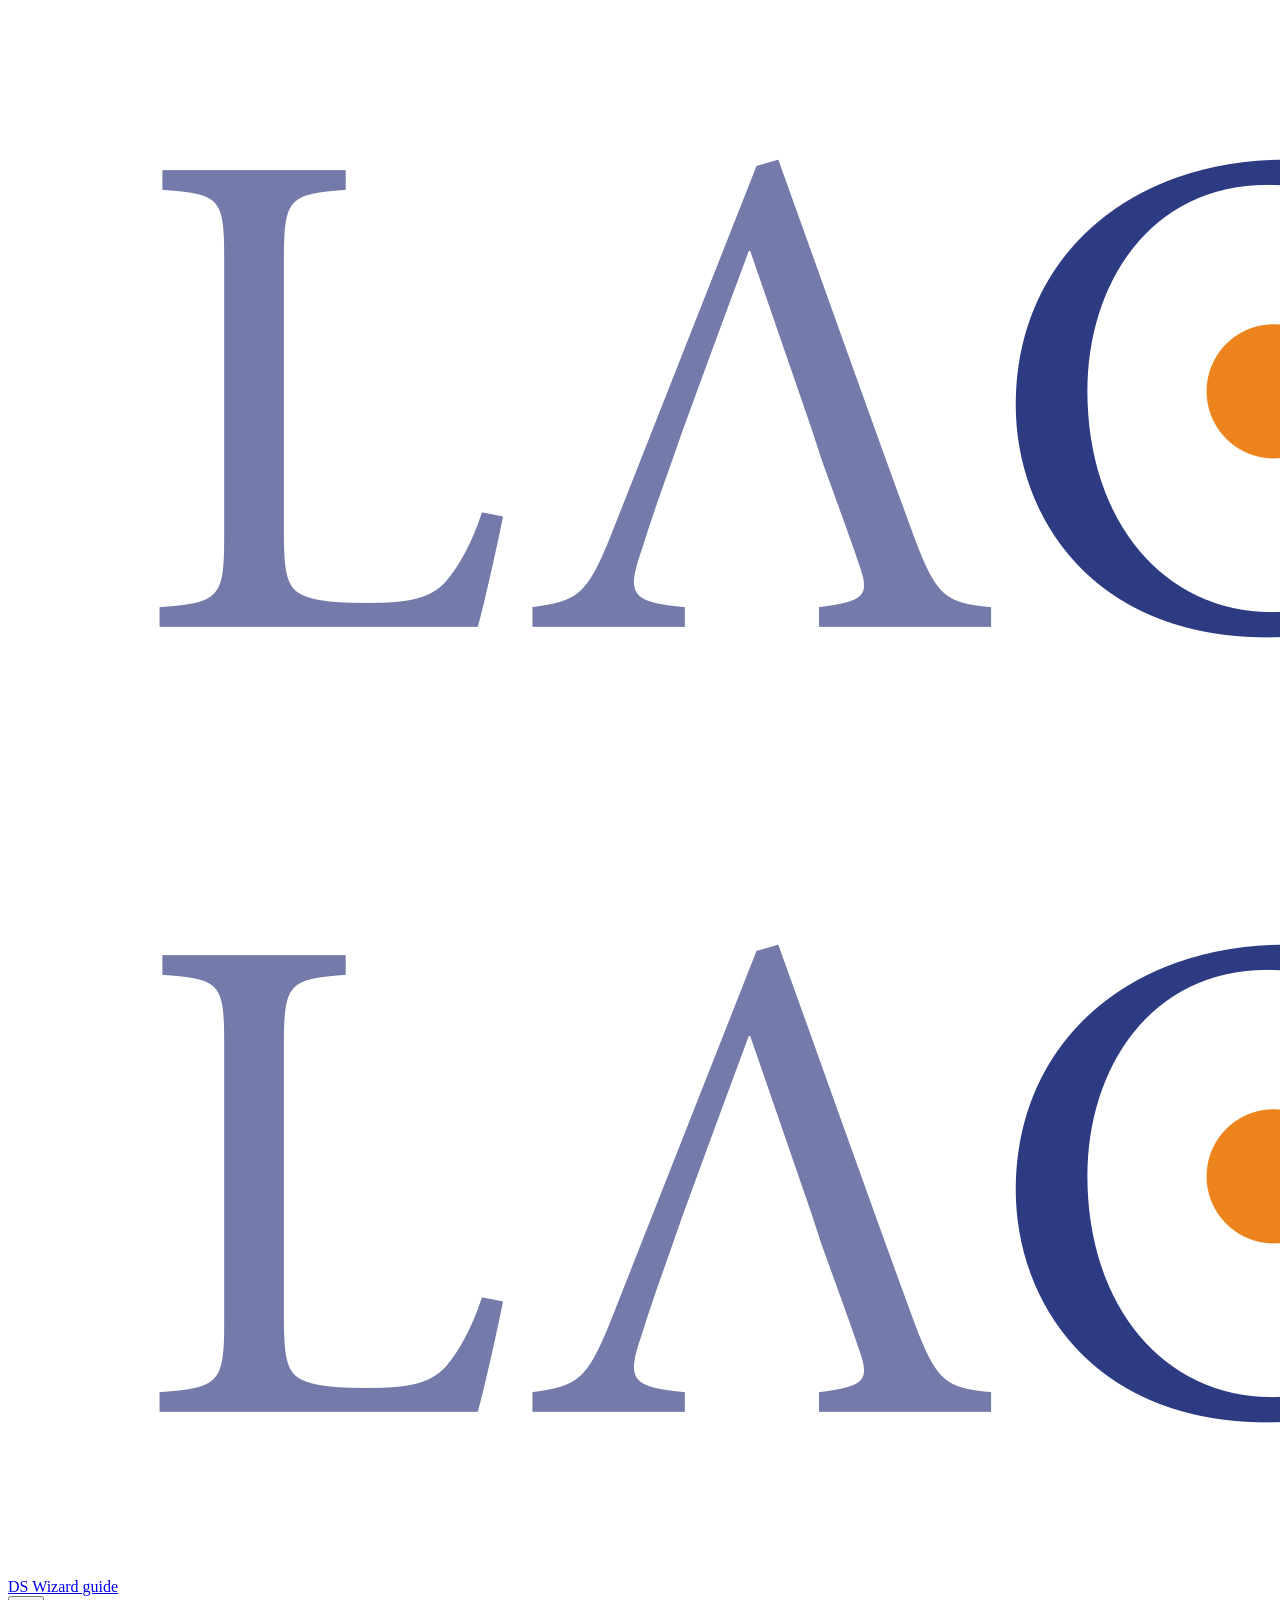
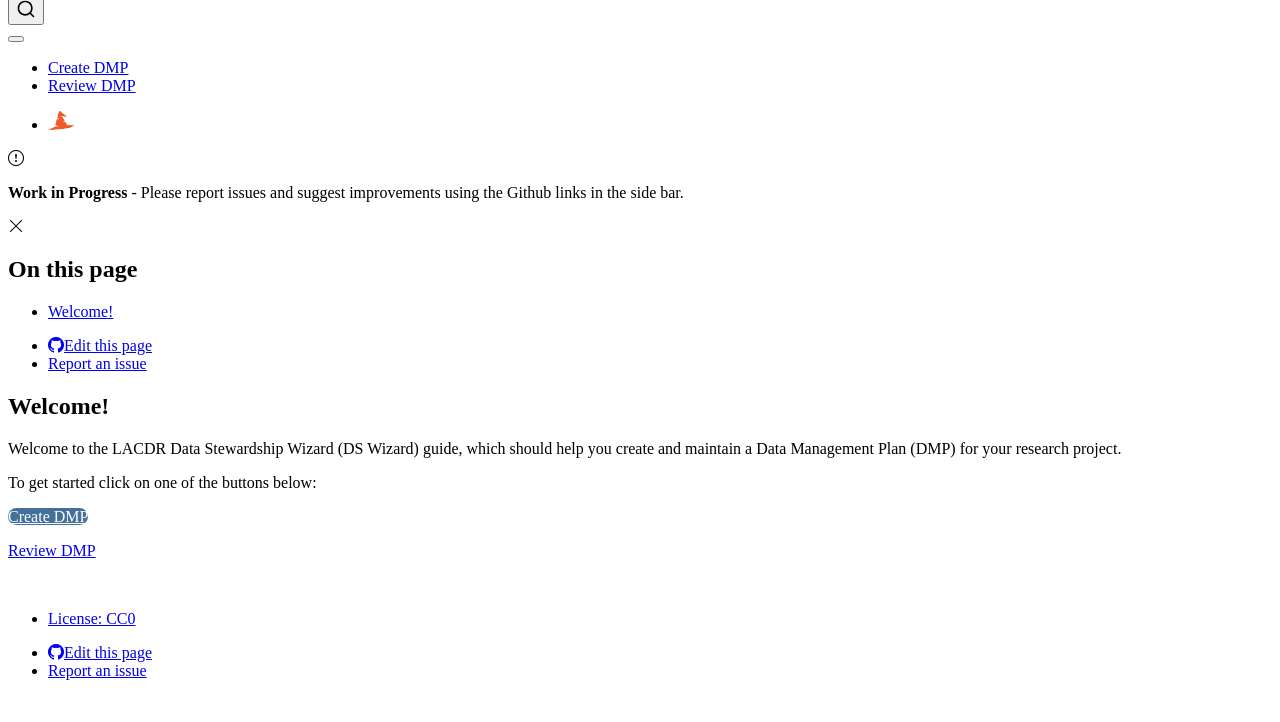
==== commit 2e705815: "deploy: e7b065ea284e3aaa200b9f206de62f177ee8aa60" ====
--- a/index.html
+++ b/index.html
@@ -2,13 +2,16 @@
 <html xmlns="http://www.w3.org/1999/xhtml" lang="en" xml:lang="en"><head>
 
 <meta charset="utf-8">
-<meta name="generator" content="quarto-1.8.27">
+<meta name="generator" content="quarto-1.9.38">
 
 <meta name="viewport" content="width=device-width, initial-scale=1.0, user-scalable=yes">
 
 
 <title>DS Wizard guide</title>
 <style>
+/* Default styles provided by pandoc.
+** See https://pandoc.org/MANUAL.html#variables-for-html for config info.
+*/
 code{white-space: pre-wrap;}
 span.smallcaps{font-variant: small-caps;}
 div.columns{display: flex; gap: min(4vw, 1.5em);}
@@ -32,15 +35,14 @@
 <meta name="quarto:offset" content="./">
 <script src="site_libs/quarto-html/quarto.js" type="module"></script>
 <script src="site_libs/quarto-html/tabsets/tabsets.js" type="module"></script>
-<script src="site_libs/quarto-html/axe/axe-check.js" type="module"></script>
 <script src="site_libs/quarto-html/popper.min.js"></script>
 <script src="site_libs/quarto-html/tippy.umd.min.js"></script>
 <script src="site_libs/quarto-html/anchor.min.js"></script>
 <link href="site_libs/quarto-html/tippy.css" rel="stylesheet">
-<link href="site_libs/quarto-html/quarto-syntax-highlighting-ed96de9b727972fe78a7b5d16c58bf87.css" rel="stylesheet" id="quarto-text-highlighting-styles">
+<link href="site_libs/quarto-html/quarto-syntax-highlighting-15634bcf2e68342d4ad2dfa704d543f6.css" rel="stylesheet" id="quarto-text-highlighting-styles">
 <script src="site_libs/bootstrap/bootstrap.min.js"></script>
 <link href="site_libs/bootstrap/bootstrap-icons.css" rel="stylesheet">
-<link href="site_libs/bootstrap/bootstrap-0b37c64f34216b628666a8dac638b53b.min.css" rel="stylesheet" append-hash="true" id="quarto-bootstrap" data-mode="light">
+<link href="site_libs/bootstrap/bootstrap-bba5ebae505b5c03f3f0d8040a416a6b.min.css" rel="stylesheet" append-hash="true" id="quarto-bootstrap" data-mode="light">
 <script id="quarto-search-options" type="application/json">{
   "location": "navbar",
   "copy-button": false,
--- a/site_libs/quarto-html/quarto-syntax-highlighting-15634bcf2e68342d4ad2dfa704d543f6.css
+++ b/site_libs/quarto-html/quarto-syntax-highlighting-15634bcf2e68342d4ad2dfa704d543f6.css
@@ -0,0 +1,236 @@
+/* quarto syntax highlight colors */
+:root {
+  --quarto-hl-ot-color: #003B4F;
+  --quarto-hl-at-color: #657422;
+  --quarto-hl-ss-color: #20794D;
+  --quarto-hl-an-color: #5E5E5E;
+  --quarto-hl-fu-color: #4758AB;
+  --quarto-hl-st-color: #20794D;
+  --quarto-hl-cf-color: #003B4F;
+  --quarto-hl-op-color: #5E5E5E;
+  --quarto-hl-er-color: #AD0000;
+  --quarto-hl-bn-color: #AD0000;
+  --quarto-hl-al-color: #AD0000;
+  --quarto-hl-va-color: #111111;
+  --quarto-hl-bu-color: inherit;
+  --quarto-hl-ex-color: inherit;
+  --quarto-hl-pp-color: #AD0000;
+  --quarto-hl-in-color: #5E5E5E;
+  --quarto-hl-vs-color: #20794D;
+  --quarto-hl-wa-color: #5E5E5E;
+  --quarto-hl-do-color: #5E5E5E;
+  --quarto-hl-im-color: #00769E;
+  --quarto-hl-ch-color: #20794D;
+  --quarto-hl-dt-color: #AD0000;
+  --quarto-hl-fl-color: #AD0000;
+  --quarto-hl-co-color: #5E5E5E;
+  --quarto-hl-cv-color: #5E5E5E;
+  --quarto-hl-cn-color: #8f5902;
+  --quarto-hl-sc-color: #5E5E5E;
+  --quarto-hl-dv-color: #AD0000;
+  --quarto-hl-kw-color: #003B4F;
+}
+
+/* other quarto variables */
+:root {
+  --quarto-font-monospace: SFMono-Regular, Menlo, Monaco, Consolas, "Liberation Mono", "Courier New", monospace;
+}
+
+/* syntax highlight based on Pandoc's rules */
+pre > code.sourceCode > span {
+  color: #003B4F;
+}
+
+code.sourceCode > span {
+  color: #003B4F;
+}
+
+div.sourceCode,
+div.sourceCode pre.sourceCode {
+  color: #003B4F;
+}
+
+/* Normal */
+code span {
+  color: #003B4F;
+}
+
+/* Alert */
+code span.al {
+  color: #AD0000;
+  font-style: inherit;
+}
+
+/* Annotation */
+code span.an {
+  color: #5E5E5E;
+  font-style: inherit;
+}
+
+/* Attribute */
+code span.at {
+  color: #657422;
+  font-style: inherit;
+}
+
+/* BaseN */
+code span.bn {
+  color: #AD0000;
+  font-style: inherit;
+}
+
+/* BuiltIn */
+code span.bu {
+  font-style: inherit;
+}
+
+/* ControlFlow */
+code span.cf {
+  color: #003B4F;
+  font-weight: bold;
+  font-style: inherit;
+}
+
+/* Char */
+code span.ch {
+  color: #20794D;
+  font-style: inherit;
+}
+
+/* Constant */
+code span.cn {
+  color: #8f5902;
+  font-style: inherit;
+}
+
+/* Comment */
+code span.co {
+  color: #5E5E5E;
+  font-style: inherit;
+}
+
+/* CommentVar */
+code span.cv {
+  color: #5E5E5E;
+  font-style: italic;
+}
+
+/* Documentation */
+code span.do {
+  color: #5E5E5E;
+  font-style: italic;
+}
+
+/* DataType */
+code span.dt {
+  color: #AD0000;
+  font-style: inherit;
+}
+
+/* DecVal */
+code span.dv {
+  color: #AD0000;
+  font-style: inherit;
+}
+
+/* Error */
+code span.er {
+  color: #AD0000;
+  font-style: inherit;
+}
+
+/* Extension */
+code span.ex {
+  font-style: inherit;
+}
+
+/* Float */
+code span.fl {
+  color: #AD0000;
+  font-style: inherit;
+}
+
+/* Function */
+code span.fu {
+  color: #4758AB;
+  font-style: inherit;
+}
+
+/* Import */
+code span.im {
+  color: #00769E;
+  font-style: inherit;
+}
+
+/* Information */
+code span.in {
+  color: #5E5E5E;
+  font-style: inherit;
+}
+
+/* Keyword */
+code span.kw {
+  color: #003B4F;
+  font-weight: bold;
+  font-style: inherit;
+}
+
+/* Operator */
+code span.op {
+  color: #5E5E5E;
+  font-style: inherit;
+}
+
+/* Other */
+code span.ot {
+  color: #003B4F;
+  font-style: inherit;
+}
+
+/* Preprocessor */
+code span.pp {
+  color: #AD0000;
+  font-style: inherit;
+}
+
+/* SpecialChar */
+code span.sc {
+  color: #5E5E5E;
+  font-style: inherit;
+}
+
+/* SpecialString */
+code span.ss {
+  color: #20794D;
+  font-style: inherit;
+}
+
+/* String */
+code span.st {
+  color: #20794D;
+  font-style: inherit;
+}
+
+/* Variable */
+code span.va {
+  color: #111111;
+  font-style: inherit;
+}
+
+/* VerbatimString */
+code span.vs {
+  color: #20794D;
+  font-style: inherit;
+}
+
+/* Warning */
+code span.wa {
+  color: #5E5E5E;
+  font-style: italic;
+}
+
+.prevent-inlining {
+  content: "</";
+}
+
+/*# sourceMappingURL=f23921c56f73e400b49028c9186a1aa0.css.map */
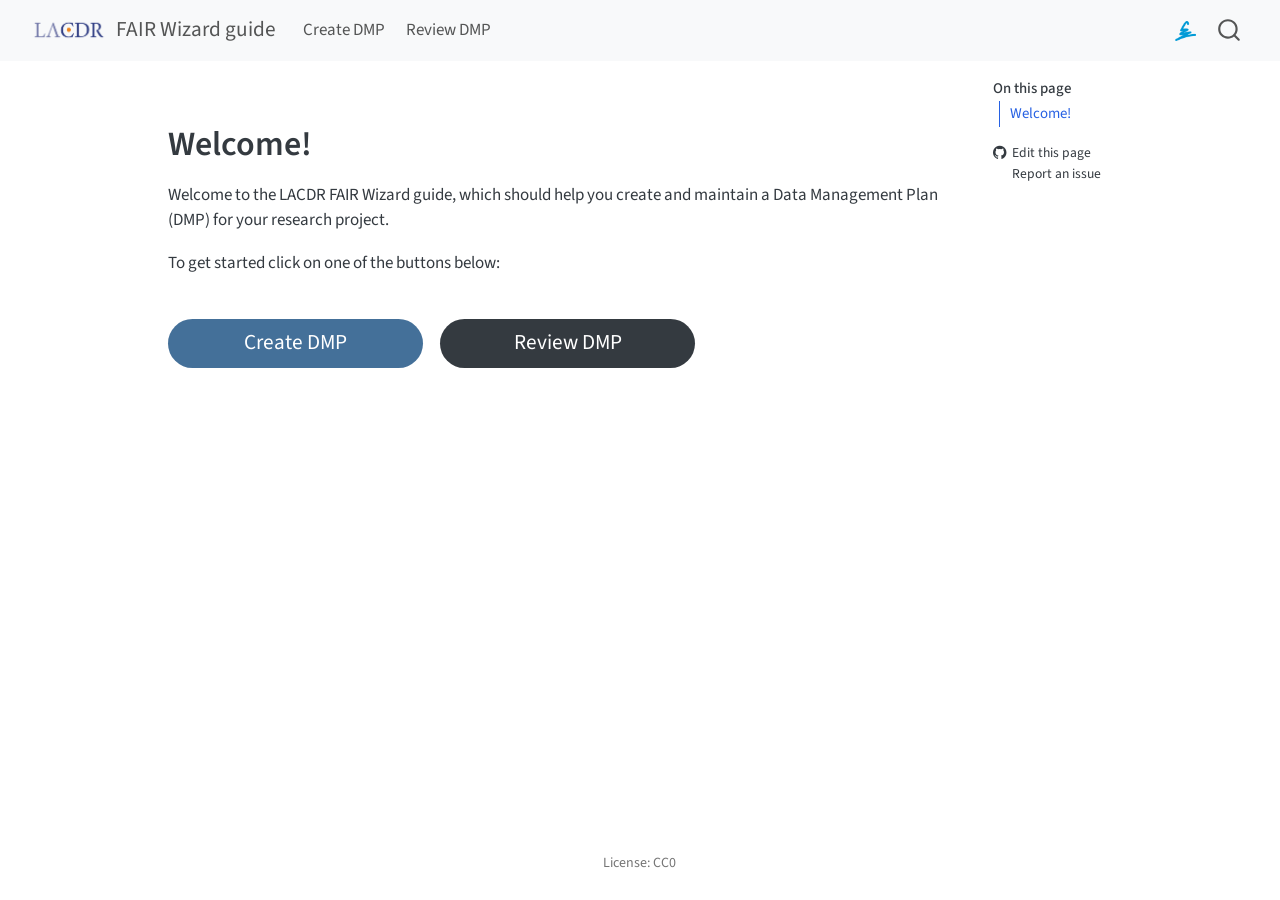
==== commit aeca8000: "deploy: c91baed753be7061eb96c83bb05d099cbf1d652c" ====
--- a/index.html
+++ b/index.html
@@ -2,20 +2,23 @@
 <html xmlns="http://www.w3.org/1999/xhtml" lang="en" xml:lang="en"><head>
 
 <meta charset="utf-8">
-<meta name="generator" content="quarto-1.9.38">
+<meta name="generator" content="quarto-1.10.18">
 
 <meta name="viewport" content="width=device-width, initial-scale=1.0, user-scalable=yes">
 
 
-<title>DS Wizard guide</title>
+<title>FAIR Wizard guide</title>
 <style>
 /* Default styles provided by pandoc.
 ** See https://pandoc.org/MANUAL.html#variables-for-html for config info.
 */
-code{white-space: pre-wrap;}
 span.smallcaps{font-variant: small-caps;}
-div.columns{display: flex; gap: min(4vw, 1.5em);}
-div.column{flex: auto; overflow-x: auto;}
+div.columns{display: flex; gap: 1.5em;}
+div.column{flex: auto;}
+@media screen {
+div.columns{gap: min(4vw, 1.5em);}
+div.column{overflow-x: auto;}
+}
 div.hanging-indent{margin-left: 1.5em; text-indent: -1.5em;}
 ul.task-list{list-style: none;}
 ul.task-list li input[type="checkbox"] {
@@ -39,10 +42,10 @@
 <script src="site_libs/quarto-html/tippy.umd.min.js"></script>
 <script src="site_libs/quarto-html/anchor.min.js"></script>
 <link href="site_libs/quarto-html/tippy.css" rel="stylesheet">
-<link href="site_libs/quarto-html/quarto-syntax-highlighting-15634bcf2e68342d4ad2dfa704d543f6.css" rel="stylesheet" id="quarto-text-highlighting-styles">
+<link href="site_libs/quarto-html/quarto-syntax-highlighting-64a204ab8560d761af7679ceaba22944.css" rel="stylesheet" id="quarto-text-highlighting-styles">
 <script src="site_libs/bootstrap/bootstrap.min.js"></script>
 <link href="site_libs/bootstrap/bootstrap-icons.css" rel="stylesheet">
-<link href="site_libs/bootstrap/bootstrap-bba5ebae505b5c03f3f0d8040a416a6b.min.css" rel="stylesheet" append-hash="true" id="quarto-bootstrap" data-mode="light">
+<link href="site_libs/bootstrap/bootstrap-3e9b1289f5f353c49b617ce48ad2bc38.min.css" rel="stylesheet" append-hash="true" id="quarto-bootstrap" data-mode="light">
 <script id="quarto-search-options" type="application/json">{
   "location": "navbar",
   "copy-button": false,
@@ -87,7 +90,7 @@
     <img src="./includes/images/lacdr_logo.png" alt="" class="navbar-logo dark-content">
     </a>
     <a class="navbar-brand" href="./index.html">
-    <span class="navbar-title">DS Wizard guide</span>
+    <span class="navbar-title">FAIR Wizard guide</span>
     </a>
   </div>
             <div id="quarto-search" class="" title="Search"></div>
@@ -107,8 +110,8 @@
 </ul>
             <ul class="navbar-nav navbar-nav-scroll ms-auto">
   <li class="nav-item">
-    <a class="nav-link" href="https://leiden.ds-wizard.org/"> 
-<span class="menu-text"><img src="./includes/images/dsw-logo-icon-crop.png" style="height:1.2em"></span></a>
+    <a class="nav-link" href="https://lacdr-rdm-course.fair-wizard.com/"> 
+<span class="menu-text"><img src="./includes/images/fair-wizard-favicon.ico" style="height:1.2em"></span></a>
   </li>  
 </ul>
           </div> <!-- /navcollapse -->
@@ -116,9 +119,6 @@
 </div>
       </div> <!-- /container-fluid -->
     </nav>
-  <div id="quarto-announcement" data-announcement-id="b451476e47e2ef0d03ab37ab3e196e5b" class="alert alert-warning hidden"><i class="bi bi-exclamation-circle quarto-announcement-icon"></i><div class="quarto-announcement-content">
-<p><strong>Work in Progress</strong> - Please report issues and suggest improvements using the Github links in the side bar.</p>
-</div><i class="bi bi-x-lg quarto-announcement-action"></i></div>
 </header>
 <!-- content -->
 <div id="quarto-content" class="quarto-container page-columns page-rows-contents page-layout-article page-navbar">
@@ -141,7 +141,7 @@
 
 <section id="welcome" class="level1 unnumbered">
 <h1 class="unnumbered">Welcome!</h1>
-<p>Welcome to the LACDR Data Stewardship Wizard (DS Wizard) guide, which should help you create and maintain a Data Management Plan (DMP) for your research project.</p>
+<p>Welcome to the LACDR FAIR Wizard guide, which should help you create and maintain a Data Management Plan (DMP) for your research project.</p>
 <p>To get started click on one of the buttons below:</p>
 <div class="grid gap-3 pb-3 pt-4">
 <div class="g-col-12 g-col-sm-4">
--- a/site_libs/quarto-html/quarto-syntax-highlighting-64a204ab8560d761af7679ceaba22944.css
+++ b/site_libs/quarto-html/quarto-syntax-highlighting-64a204ab8560d761af7679ceaba22944.css
@@ -0,0 +1,236 @@
+/* quarto syntax highlight colors */
+:root {
+  --quarto-hl-ot-color: #003B4F;
+  --quarto-hl-at-color: #657422;
+  --quarto-hl-ss-color: #20794D;
+  --quarto-hl-an-color: #5E5E5E;
+  --quarto-hl-fu-color: #4758AB;
+  --quarto-hl-st-color: #20794D;
+  --quarto-hl-cf-color: #003B4F;
+  --quarto-hl-op-color: #5E5E5E;
+  --quarto-hl-er-color: #AD0000;
+  --quarto-hl-bn-color: #AD0000;
+  --quarto-hl-al-color: #AD0000;
+  --quarto-hl-va-color: #111111;
+  --quarto-hl-bu-color: inherit;
+  --quarto-hl-ex-color: inherit;
+  --quarto-hl-pp-color: #AD0000;
+  --quarto-hl-in-color: #5E5E5E;
+  --quarto-hl-vs-color: #20794D;
+  --quarto-hl-wa-color: #5E5E5E;
+  --quarto-hl-do-color: #5E5E5E;
+  --quarto-hl-im-color: #00769E;
+  --quarto-hl-ch-color: #20794D;
+  --quarto-hl-dt-color: #AD0000;
+  --quarto-hl-fl-color: #AD0000;
+  --quarto-hl-co-color: #5E5E5E;
+  --quarto-hl-cv-color: #5E5E5E;
+  --quarto-hl-cn-color: #8f5902;
+  --quarto-hl-sc-color: #5E5E5E;
+  --quarto-hl-dv-color: #AD0000;
+  --quarto-hl-kw-color: #003B4F;
+}
+
+/* other quarto variables */
+:root {
+  --quarto-font-monospace: SFMono-Regular, Menlo, Monaco, Consolas, "Liberation Mono", "Courier New", monospace;
+}
+
+/* syntax highlight based on Pandoc's rules */
+pre > code.sourceCode > span {
+  color: #003B4F;
+}
+
+code.sourceCode > span {
+  color: #003B4F;
+}
+
+div.sourceCode,
+div.sourceCode pre.sourceCode {
+  color: #003B4F;
+}
+
+/* Normal */
+code span {
+  color: #003B4F;
+}
+
+/* Alert */
+code span.al {
+  color: #AD0000;
+  font-style: inherit;
+}
+
+/* Annotation */
+code span.an {
+  color: #5E5E5E;
+  font-style: inherit;
+}
+
+/* Attribute */
+code span.at {
+  color: #657422;
+  font-style: inherit;
+}
+
+/* BaseN */
+code span.bn {
+  color: #AD0000;
+  font-style: inherit;
+}
+
+/* BuiltIn */
+code span.bu {
+  font-style: inherit;
+}
+
+/* ControlFlow */
+code span.cf {
+  color: #003B4F;
+  font-weight: bold;
+  font-style: inherit;
+}
+
+/* Char */
+code span.ch {
+  color: #20794D;
+  font-style: inherit;
+}
+
+/* Constant */
+code span.cn {
+  color: #8f5902;
+  font-style: inherit;
+}
+
+/* Comment */
+code span.co {
+  color: #5E5E5E;
+  font-style: inherit;
+}
+
+/* CommentVar */
+code span.cv {
+  color: #5E5E5E;
+  font-style: italic;
+}
+
+/* Documentation */
+code span.do {
+  color: #5E5E5E;
+  font-style: italic;
+}
+
+/* DataType */
+code span.dt {
+  color: #AD0000;
+  font-style: inherit;
+}
+
+/* DecVal */
+code span.dv {
+  color: #AD0000;
+  font-style: inherit;
+}
+
+/* Error */
+code span.er {
+  color: #AD0000;
+  font-style: inherit;
+}
+
+/* Extension */
+code span.ex {
+  font-style: inherit;
+}
+
+/* Float */
+code span.fl {
+  color: #AD0000;
+  font-style: inherit;
+}
+
+/* Function */
+code span.fu {
+  color: #4758AB;
+  font-style: inherit;
+}
+
+/* Import */
+code span.im {
+  color: #00769E;
+  font-style: inherit;
+}
+
+/* Information */
+code span.in {
+  color: #5E5E5E;
+  font-style: inherit;
+}
+
+/* Keyword */
+code span.kw {
+  color: #003B4F;
+  font-weight: bold;
+  font-style: inherit;
+}
+
+/* Operator */
+code span.op {
+  color: #5E5E5E;
+  font-style: inherit;
+}
+
+/* Other */
+code span.ot {
+  color: #003B4F;
+  font-style: inherit;
+}
+
+/* Preprocessor */
+code span.pp {
+  color: #AD0000;
+  font-style: inherit;
+}
+
+/* SpecialChar */
+code span.sc {
+  color: #5E5E5E;
+  font-style: inherit;
+}
+
+/* SpecialString */
+code span.ss {
+  color: #20794D;
+  font-style: inherit;
+}
+
+/* String */
+code span.st {
+  color: #20794D;
+  font-style: inherit;
+}
+
+/* Variable */
+code span.va {
+  color: #111111;
+  font-style: inherit;
+}
+
+/* VerbatimString */
+code span.vs {
+  color: #20794D;
+  font-style: inherit;
+}
+
+/* Warning */
+code span.wa {
+  color: #5E5E5E;
+  font-style: italic;
+}
+
+.prevent-inlining {
+  content: "</";
+}
+
+/*# sourceMappingURL=9d8d5bb603a83b8298b89080a598c93b.css.map */
